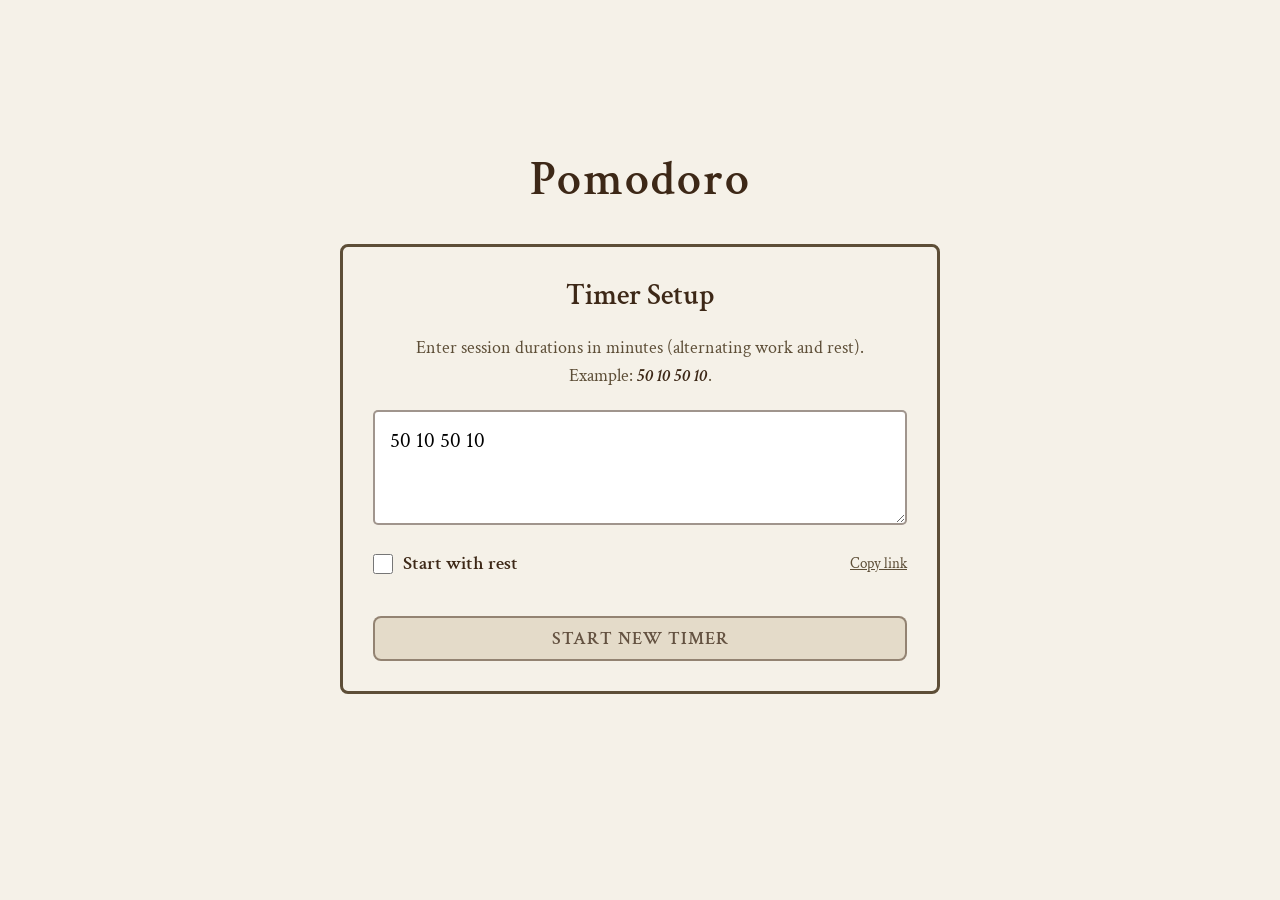
==== index.html @ abfeb789 "all correct on refresh" ====
<!DOCTYPE html>
<html lang="en">
<head>
    <meta charset="UTF-8">
    <meta name="viewport" content="width=device-width, initial-scale=1.0">
    <meta name="theme-color" content="#f5f1e8">
    <meta name="description" content="A simple and elegant pomodoro timer">
    <meta name="mobile-web-app-capable" content="yes">
    <meta name="apple-mobile-web-app-capable" content="yes">
    <meta name="apple-mobile-web-app-status-bar-style" content="default">
    <meta name="apple-mobile-web-app-title" content="Pomodoro">
    <title>Pomodoro Timer</title>
    <link rel="manifest" href="/time/manifest.json">
    <link rel="icon" type="image/png" sizes="192x192" href="/time/icon-192.png">
    <link rel="apple-touch-icon" href="/time/icon-512.png">
    <link href="https://fonts.googleapis.com/css2?family=Crimson+Text:wght@400;600&display=swap" rel="stylesheet">
    <style>
        * {
            margin: 0;
            padding: 0;
            box-sizing: border-box;
        }

        body {
            font-family: 'Crimson Text', serif;
            background: #f5f1e8;
            min-height: 100vh;
            display: flex;
            justify-content: center;
            align-items: center;
            padding: 100px 20px 120px 20px;
            position: relative;
            transition: background-color 1s ease-in-out;
        }

        body.rest-mode {
            background: #041837fa;
        }

        body.rest-mode h1 {
            color: #e4dbc9;
        }

        .container {
            max-width: 600px;
            width: 100%;
        }

        h1 {
            text-align: center;
            color: #3d2817;
            font-size: 3rem;
            line-height: 1;
            margin-bottom: 40px;
            transition: color 1s ease-in-out;
            font-weight: 600;
            letter-spacing: 2px;
            font-variant-numeric: tabular-nums;
            height: 3rem;
            display: flex;
            align-items: center;
            justify-content: center;
        }

        body.setting-large-time.screen-timer h1 {
            font-size: 6rem;
            height: 6rem;
        }

        body.setting-large-time.screen-timer.timer-completed h1 {
            font-size: 3rem !important;
            height: 6rem !important;
        }

        body.timer-completed h1 {
            font-size: 3rem !important;
            height: 3rem !important;
        }

        .timer-blocks {
            display: flex;
            flex-direction: column;
            gap: 0px;
        }

        .timer-block {
            position: relative;
            background: #e4dbc9;
            border-radius: 0;
            transition: all 0.3s ease;
            height: 60px;
            width: 100%;
            display: flex;
            align-items: center;
        }

        .timer-block:first-child {
            border-top-left-radius: 3px;
            border-top-right-radius: 3px;
        }

        .timer-block:last-child {
            border-bottom-left-radius: 3px;
            border-bottom-right-radius: 3px;
        }

        .timer-block.rest {
            height: 30px;
        }

        .block-fill {
            position: absolute;
            top: 0;
            left: 0;
            height: 100%;
            transition: width 0.5s ease;
            border-radius: 3px;
        }

        .timer-block.rest .block-fill {
            display: none;
        }

        .timer-block.work .block-fill {
            background: var(--custom-work-color, #839da3);
        }

        .timer-block.rest .block-fill {
            background: linear-gradient(90deg, #89bbcb 0%, #83c0b5 100%);
        }

        .block-content {
            position: relative;
            display: flex;
            justify-content: space-between;
            align-items: center;
            width: 100%;
            padding: 0 30px;
            z-index: 1;
        }

        .timer-block.work .block-label,
        .timer-block.work .block-time {
            color: #3d2817;
            font-weight: 600;
        }

        .timer-block.work .block-label {
            font-size: 20px;
        }

        .timer-block.work .block-time {
            font-size: 21px;
            font-variant-numeric: tabular-nums;
        }

        .timer-block.rest .block-label,
        .timer-block.rest .block-time {
            color: #3d2817;
            font-weight: 600;
        }

        .timer-block.rest .block-label {
            font-size: 20px;
        }

        .timer-block.rest .block-time {
            font-size: 21px;
            font-variant-numeric: tabular-nums;
        }

        .controls {
            position: fixed;
            bottom: 0;
            left: 0;
            right: 0;
            display: flex;
            justify-content: center;
            padding: 20px;
            background: transparent;
        }

        .menu-button {
            position: fixed;
            top: 30px;
            left: 50%;
            transform: translateX(-50%);
            width: 40px;
            height: 40px;
            border-radius: 50%;
            background: #e4dbc9;
            border: 2px solid #3d28177d;
            cursor: pointer;
            transition: all 0.3s ease;
            padding: 0;
            display: none;
        }

        .menu-button.visible {
            display: block;
        }

        .menu-button:hover {
            background: #d4c5a9;
            transform: translateX(-50%) translateY(-2px);
            box-shadow: 0 4px 8px rgba(0,0,0,0.2);
        }

        button {
            font-family: 'Crimson Text', serif;
            font-size: 1.1rem;
            font-weight: 600;
            padding: 9px 35px;
            background: #e4dbc9;
            color: #3d2817c4;
            border: 2px solid #3d28177d;
            border-radius: 8px;
            cursor: pointer;
            transition: all 0.3s ease;
            letter-spacing: 1px;
        }

        #startStopBtn {
            font-size: 20px;
            min-width: 200px;
        }

        #resetBtn {
            display: none;
        }

        button:hover {
            background: #d4c5a9;
            transform: translateY(-2px);
            box-shadow: 0 4px 8px rgba(0,0,0,0.2);
        }

        button:active {
            transform: translateY(0);
        }

        button:disabled {
            opacity: 0.6;
            cursor: not-allowed;
        }

        button:disabled:hover {
            transform: none;
            box-shadow: none;
        }

        .timer-block.completed {
            opacity: 0.5;
        }

        .active-dot {
            position: absolute;
            left: 11px;
            width: 8px;
            height: 8px;
            background: #5d4e37;
            border-radius: 50%;
            display: none;
            z-index: 1000;
        }

        .timer-block.active .active-dot {
            display: block;
        }

        .setup-panel {
            background: #f5f1e8;
            border: 3px solid #5d4e37;
            border-radius: 8px;
            padding: 30px;
            margin-bottom: 30px;
        }

        .setup-panel.hidden {
            display: none;
        }

        .settings-title {
            font-size: 1.8rem;
            color: #3d2817;
            font-weight: 600;
            margin-bottom: 20px;
            text-align: center;
        }

        .settings-description {
            font-size: 1.1rem;
            color: #5d4e37;
            margin-bottom: 20px;
            text-align: center;
            line-height: 1.6;
        }

        .settings-description em {
            font-style: italic;
            color: #3d2817;
            font-weight: 600;
        }

        .sessions-input {
            font-family: 'Crimson Text', serif;
            font-size: 1.3rem;
            padding: 15px;
            background: #fff;
            border: 2px solid #3d28177d;
            border-radius: 5px;
            width: 100%;
            resize: vertical;
            margin-bottom: 20px;
        }

        .sessions-input:focus {
            outline: none;
            border-color: #3d2817;
        }

        .apply-settings-btn {
            width: 100%;
            margin-top: 20px;
        }

        .checkbox-container {
            display: flex;
            align-items: center;
            justify-content: flex-start;
            gap: 10px;
            margin-bottom: 20px;
        }

        .checkbox-container input[type="checkbox"] {
            width: 20px;
            height: 20px;
            cursor: pointer;
        }

        .checkbox-container label {
            font-size: 1.2rem;
            color: #3d2817;
            font-weight: 600;
            cursor: pointer;
        }

        .timer-section.hidden {
            display: none;
        }

        .menu-overlay {
            position: fixed;
            top: 0;
            left: 0;
            right: 0;
            bottom: 0;
            background: rgba(0, 0, 0, 0.3);
            display: none;
            justify-content: center;
            align-items: center;
            z-index: 10001;
        }

        .menu-overlay.visible {
            display: flex;
        }

        .menu-buttons {
            display: flex;
            flex-direction: column;
            gap: 15px;
            padding: 30px;
            background: #f5f1e8;
            border: 3px solid #5d4e37;
            border-radius: 8px;
            max-width: 400px;
            width: 90%;
        }

        .settings-modal {
            position: fixed;
            top: 0;
            left: 0;
            right: 0;
            bottom: 0;
            background: transparent;
            display: none;
            justify-content: center;
            align-items: center;
            z-index: 2000;
            padding: 20px;
        }

        .settings-modal.visible {
            display: flex;
        }

        .settings-modal-content {
            background: #f5f1e8e5;
            border: 3px solid #5d4e37;
            border-radius: 8px;
            padding: 30px;
            max-width: 500px;
            width: 100%;
        }

        .close-modal-btn {
            width: 100%;
            margin-top: 20px;
        }

        .color-preset {
            width: 40px;
            height: 40px;
            border-radius: 5px;
            border: 2px solid #5d4e37;
            cursor: pointer;
            transition: transform 0.2s ease, box-shadow 0.2s ease;
        }

        .color-preset:hover {
            transform: scale(1.1);
            box-shadow: 0 2px 8px rgba(0,0,0,0.3);
        }

        .color-preset.selected {
            outline: 3px solid #3d2817;
            outline-offset: 2px;
        }

        .saved-timers {
            margin-bottom: 20px;
        }

        .saved-timers-title {
            font-size: 1.1rem;
            color: #3d2817;
            font-weight: 600;
            margin-bottom: 10px;
        }

        .saved-timers-list {
            display: flex;
            flex-wrap: wrap;
            gap: 8px;
        }

        .saved-timer-chip {
            display: inline-flex;
            align-items: center;
            gap: 8px;
            padding: 8px 12px;
            background: #d4c5a980;
            border: 2px solid #3d28177d;
            border-radius: 5px;
            cursor: pointer;
            transition: all 0.2s ease;
            font-size: 1rem;
            color: #3d2817;
            font-weight: 600;
        }

        .saved-timer-chip:hover {
            background: #d4c5a9;
            transform: translateY(-1px);
        }

        .saved-timer-delete {
            color: #8b6f47;
            font-weight: bold;
            cursor: pointer;
            font-size: 1.2rem;
            line-height: 1;
            padding: 0 2px;
        }

        .saved-timer-delete:hover {
            color: #5d4e37;
        }

        .install-button {
            display: none;
            background: #261c0d;
            color: #f5f1e8;
            border: 2px solid #000;
            margin: 0 auto;
            font-size: 15px;
            position: fixed;
            bottom: 2px;
            right: 4px;
        }

        .copy-link {
            color: #5d4e37;
            cursor: pointer;
            font-size: 0.95rem;
            text-decoration: underline;
            margin-left: auto;
        }

        .copy-link:hover {
            color: #3d2817;
        }

        .install-button:hover {
            background: #261c0d;
            transform: none;
            box-shadow: none;
        }
    </style>
</head>
<body>
    <div class="container">
        <h1 id="currentTime">Pomodoro</h1>

        <audio id="shimmerSound" preload="auto">
            <source src="shimmer.mp3" type="audio/mpeg">
        </audio>

        <!-- Menu Overlay -->
        <div class="menu-overlay" id="menuOverlay">
            <div class="menu-buttons">
                <button id="displaySettingsBtn">DISPLAY SETTINGS</button>
                <button id="stopTimerBtn">STOP THIS TIMER</button>
            </div>
        </div>

        <!-- Display Settings Modal -->
        <div class="settings-modal" id="settingsModal">
            <div class="settings-modal-content">
                <div class="settings-title">Display Settings</div>

                <div class="checkbox-container">
                    <input type="checkbox" id="showWorkNumbersCheckbox">
                    <label for="showWorkNumbersCheckbox">Show number in the work rectangle</label>
                </div>

                <div class="checkbox-container">
                    <input type="checkbox" id="largeTimeCheckbox" checked>
                    <label for="largeTimeCheckbox">Bigger font for time</label>
                </div>

                <div class="checkbox-container" style="flex-direction: column; align-items: flex-start; gap: 8px;">
                    <label for="workColorPicker">Work rectangle color:</label>
                    <div style="display: flex; gap: 10px; align-items: center;">
                        <div class="color-preset" data-color="#839da3" style="background: #839da3;" title="Blue"></div>
                        <div class="color-preset" data-color="#8cac75" style="background: #8cac75;" title="Green"></div>
                        <div class="color-preset" data-color="#d09189" style="background: #d09189;" title="Rose"></div>
                        <input type="color" id="workColorPicker" value="#839da3">
                    </div>
                </div>

                <button class="close-modal-btn" id="closeModalBtn">CLOSE</button>
            </div>
        </div>

        <!-- Timer Setup Screen -->
        <div class="setup-panel" id="setupPanel">
            <button class="install-button" id="installButton">INSTALL APP</button>

            <div class="settings-title">Timer Setup</div>

            <div class="saved-timers" id="savedTimersSection" style="display: none;">
                <div class="saved-timers-title">Saved timers:</div>
                <div class="saved-timers-list" id="savedTimersList"></div>
            </div>

            <div class="settings-description">
                Enter session durations in minutes (alternating work and rest).<br>
                Example: <em>50 10 50 10</em>.
            </div>

            <textarea class="sessions-input" id="sessionsInput" rows="3" placeholder="50 10 50 10">50 10 50 10</textarea>

            <div class="checkbox-container">
                <input type="checkbox" id="startWithRestCheckbox">
                <label for="startWithRestCheckbox">Start with rest</label>
                <span class="copy-link" id="copyLinkBtn">Copy link</span>
            </div>

            <button class="apply-settings-btn" id="applySettingsBtn">START NEW TIMER</button>
        </div>

        <div class="timer-section hidden" id="timerSection">
            <button class="menu-button" id="menuBtn"></button>

            <div class="timer-blocks" id="timerBlocks">
            </div>

            <div class="controls">
                <button id="startStopBtn">START</button>
                <button id="resetBtn">RESET</button>
            </div>
        </div>
    </div>

    <script>
        const menuOverlay = document.getElementById('menuOverlay');
        const settingsModal = document.getElementById('settingsModal');
        const setupPanel = document.getElementById('setupPanel');
        const timerSection = document.getElementById('timerSection');
        const timerBlocks = document.getElementById('timerBlocks');
        const applySettingsBtn = document.getElementById('applySettingsBtn');
        const displaySettingsBtn = document.getElementById('displaySettingsBtn');
        const stopTimerBtn = document.getElementById('stopTimerBtn');
        const closeModalBtn = document.getElementById('closeModalBtn');
        const startStopBtn = document.getElementById('startStopBtn');
        const resetBtn = document.getElementById('resetBtn');
        const menuBtn = document.getElementById('menuBtn');
        const currentTime = document.getElementById('currentTime');
        const shimmerSound = document.getElementById('shimmerSound');

        let isRunning = false;
        let timerStarted = false;
        let currentBlockIndex = 0;
        let interval = null;
        let timeRemaining = [];
        let blocks = [];
        let maxDuration = 0;
        let wakeLock = null;
        let deferredPrompt = null;

        // Load saved settings on page load
        function loadSettings() {
            // Load display settings
            const showWorkNumbers = localStorage.getItem('showWorkNumbers');
            const largeTime = localStorage.getItem('largeTime');
            const workColor = localStorage.getItem('workColor');

            if (showWorkNumbers !== null) {
                document.getElementById('showWorkNumbersCheckbox').checked = showWorkNumbers === 'true';
            }
            if (largeTime !== null) {
                document.getElementById('largeTimeCheckbox').checked = largeTime === 'true';
            }
            if (workColor !== null) {
                document.getElementById('workColorPicker').value = workColor;
            }

            // Load last timer configuration
            const lastTimer = localStorage.getItem('lastTimer');
            const startWithRest = localStorage.getItem('startWithRest');

            if (lastTimer) {
                document.getElementById('sessionsInput').value = lastTimer;
            }
            if (startWithRest !== null) {
                document.getElementById('startWithRestCheckbox').checked = startWithRest === 'true';
            }

            // Apply display settings
            applyDisplaySettings();
        }

        // Save display settings to localStorage
        function saveDisplaySettings() {
            localStorage.setItem('showWorkNumbers', document.getElementById('showWorkNumbersCheckbox').checked);
            localStorage.setItem('largeTime', document.getElementById('largeTimeCheckbox').checked);
            localStorage.setItem('workColor', document.getElementById('workColorPicker').value);
        }

        // Save timer configuration to localStorage
        function saveTimerConfig() {
            localStorage.setItem('lastTimer', document.getElementById('sessionsInput').value);
            localStorage.setItem('startWithRest', document.getElementById('startWithRestCheckbox').checked);

            // Also save to saved timers list
            saveToTimersList();
        }

        // Get saved timers from localStorage
        function getSavedTimers() {
            const saved = localStorage.getItem('savedTimers');
            return saved ? JSON.parse(saved) : [];
        }

        // Save current timer to the saved timers list
        function saveToTimersList() {
            const sessions = document.getElementById('sessionsInput').value.trim();
            const startWithRest = document.getElementById('startWithRestCheckbox').checked;

            if (!sessions) return;

            let savedTimers = getSavedTimers();

            // Create timer object
            const timerObj = {
                sessions: sessions,
                startWithRest: startWithRest
            };

            // Check if this exact timer already exists
            const exists = savedTimers.some(t =>
                t.sessions === timerObj.sessions && t.startWithRest === timerObj.startWithRest
            );

            if (!exists) {
                // Add to beginning of array
                savedTimers.unshift(timerObj);

                // Keep only last 10 timers
                if (savedTimers.length > 10) {
                    savedTimers = savedTimers.slice(0, 10);
                }

                localStorage.setItem('savedTimers', JSON.stringify(savedTimers));
                renderSavedTimers();
            }
        }

        // Save timer progress to localStorage
        function saveTimerProgress() {
            // Only save if we have valid state
            if (timeRemaining.length === 0 || timeRemaining.some(t => typeof t !== 'number' || isNaN(t))) {
                return;
            }

            const sessionsInput = document.getElementById('sessionsInput').value;
            const startWithRest = document.getElementById('startWithRestCheckbox').checked;

            const progress = {
                timeRemaining: timeRemaining,
                currentBlockIndex: currentBlockIndex,
                isRunning: isRunning,
                timerStarted: timerStarted,
                timestamp: Date.now(),
                sessions: sessionsInput,
                startWithRest: startWithRest
            };
            localStorage.setItem('timerProgress', JSON.stringify(progress));
        }

        // Clear timer progress from localStorage
        function clearTimerProgress() {
            localStorage.removeItem('timerProgress');
        }

        // Restore timer progress from localStorage
        function restoreTimerProgress() {
            const saved = localStorage.getItem('timerProgress');
            if (!saved) return false;

            try {
                const progress = JSON.parse(saved);

                // Validate saved data
                if (!progress.sessions ||
                    !Array.isArray(progress.timeRemaining) ||
                    progress.timeRemaining.length === 0 ||
                    progress.timeRemaining.some(t => typeof t !== 'number' || isNaN(t)) ||
                    typeof progress.currentBlockIndex !== 'number') {
                    clearTimerProgress();
                    return false;
                }

                // Restore input values
                document.getElementById('sessionsInput').value = progress.sessions;
                document.getElementById('startWithRestCheckbox').checked = progress.startWithRest;

                // Generate the timer blocks
                if (!generateTimerBlocks()) {
                    clearTimerProgress();
                    return false;
                }

                // Restore time remaining
                timeRemaining = progress.timeRemaining;
                currentBlockIndex = progress.currentBlockIndex;

                // If timer was running, calculate elapsed time
                if (progress.isRunning) {
                    const elapsedSeconds = Math.floor((Date.now() - progress.timestamp) / 1000);
                    let remaining = elapsedSeconds;

                    // Subtract elapsed time from blocks
                    while (remaining > 0 && currentBlockIndex < blocks.length) {
                        if (timeRemaining[currentBlockIndex] > remaining) {
                            timeRemaining[currentBlockIndex] -= remaining;
                            remaining = 0;
                        } else {
                            remaining -= timeRemaining[currentBlockIndex];
                            timeRemaining[currentBlockIndex] = 0;
                            currentBlockIndex++;
                        }
                    }
                }

                // Check if timer completed while away
                if (currentBlockIndex >= blocks.length) {
                    clearTimerProgress();
                    return false;
                }

                // Show timer section
                setupPanel.classList.add('hidden');
                timerSection.classList.remove('hidden');
                document.body.classList.add('screen-timer');

                // Mark completed blocks
                blocks.forEach((block, index) => {
                    if (index < currentBlockIndex) {
                        block.classList.add('completed');
                        // Update display to show 0
                        const fill = block.querySelector('.block-fill');
                        const timeDisplay = block.querySelector('.block-time');
                        fill.style.width = '0%';
                        timeDisplay.textContent = '00:00';
                    } else if (index === currentBlockIndex) {
                        updateBlockDisplay(index);
                    }
                });

                // Update current time display
                currentTime.textContent = formatTime(timeRemaining[currentBlockIndex]);

                // Set button state
                timerStarted = progress.timerStarted || false;
                if (progress.isRunning) {
                    startTimer(true); // silent - don't play sound on restore
                } else if (timerStarted) {
                    startStopBtn.textContent = 'RESUME';
                    menuBtn.classList.add('visible');
                    blocks[currentBlockIndex].classList.add('active');
                    updateRestMode();
                } else {
                    startStopBtn.textContent = 'START';
                    menuBtn.classList.add('visible');
                }

                return true;
            } catch (e) {
                console.error('Failed to restore timer progress:', e);
                clearTimerProgress();
                return false;
            }
        }

        // Render saved timers in the UI
        function renderSavedTimers() {
            const savedTimers = getSavedTimers();
            const section = document.getElementById('savedTimersSection');
            const list = document.getElementById('savedTimersList');

            if (savedTimers.length === 0) {
                section.style.display = 'none';
                return;
            }

            section.style.display = 'block';
            list.innerHTML = '';

            savedTimers.forEach((timer, index) => {
                const chip = document.createElement('div');
                chip.className = 'saved-timer-chip';
                chip.style.cursor = 'pointer';

                const label = document.createElement('span');
                label.textContent = timer.sessions + (timer.startWithRest ? ' (rest first)' : '');

                const deleteBtn = document.createElement('span');
                deleteBtn.className = 'saved-timer-delete';
                deleteBtn.textContent = '×';
                deleteBtn.title = 'Delete this timer';

                // Load timer on chip click (excluding delete button)
                chip.addEventListener('click', (e) => {
                    if (e.target === deleteBtn) return;
                    document.getElementById('sessionsInput').value = timer.sessions;
                    document.getElementById('startWithRestCheckbox').checked = timer.startWithRest;
                });

                // Delete timer on X click
                deleteBtn.addEventListener('click', () => {
                    deleteSavedTimer(index);
                });

                chip.appendChild(label);
                chip.appendChild(deleteBtn);
                list.appendChild(chip);
            });
        }

        // Delete a saved timer
        function deleteSavedTimer(index) {
            let savedTimers = getSavedTimers();
            savedTimers.splice(index, 1);
            localStorage.setItem('savedTimers', JSON.stringify(savedTimers));
            renderSavedTimers();
        }

        // Request wake lock to prevent screen from going blank
        async function requestWakeLock() {
            try {
                wakeLock = await navigator.wakeLock.request('screen');
                console.log('Wake Lock activated');
                
                wakeLock.addEventListener('release', () => {
                    console.log('Wake Lock released');
                });
            } catch (err) {
                console.error(`${err.name}, ${err.message}`);
            }
        }

        // Release wake lock
        function releaseWakeLock() {
            if (wakeLock !== null) {
                wakeLock.release();
                wakeLock = null;
            }
        }

        // Reacquire wake lock if page becomes visible again
        document.addEventListener('visibilitychange', () => {
            if (document.visibilityState === 'visible' && isRunning) {
                requestWakeLock();
            }
        });

        function generateTimerBlocks() {
            const sessionsInput = document.getElementById('sessionsInput').value;
            const tokens = sessionsInput.trim().split(/\s+/);
            
            // Parse durations - support minutes (default), seconds (20s or 20sec)
            const durations = tokens.map(token => {
                if (token.endsWith('sec')) {
                    const num = parseInt(token.slice(0, -3));
                    return !isNaN(num) && num > 0 ? num : null;
                } else if (token.endsWith('s')) {
                    const num = parseInt(token.slice(0, -1));
                    return !isNaN(num) && num > 0 ? num : null;
                } else {
                    const num = parseInt(token);
                    return !isNaN(num) && num > 0 ? num * 60 : null; // Convert minutes to seconds
                }
            }).filter(d => d !== null);

            if (durations.length === 0) {
                alert('Please enter at least one duration');
                return false;
            }

            // Find max duration for proportional sizing
            maxDuration = Math.max(...durations);

            // Clear existing blocks
            timerBlocks.innerHTML = '';
            blocks = [];
            timeRemaining = [];

            // Check if starting with rest
            const startWithRest = document.getElementById('startWithRestCheckbox').checked;
            const showWorkNumbers = document.getElementById('showWorkNumbersCheckbox').checked;

            // Track if we've seen the first work block
            let firstWorkSeen = false;

            // Create blocks alternating between work and rest
            durations.forEach((duration, index) => {
                const type = startWithRest
                    ? (index % 2 === 0 ? 'rest' : 'work')
                    : (index % 2 === 0 ? 'work' : 'rest');
                const typeCount = startWithRest
                    ? (type === 'work' ? Math.floor((index + 1) / 2) : Math.floor(index / 2) + 1)
                    : (Math.floor(index / 2) + 1);
                const isFirstWork = type === 'work' && !firstWorkSeen;
                if (type === 'work') firstWorkSeen = true;
                createBlock(type, typeCount, duration, index, isFirstWork, showWorkNumbers);
            });

            blocks = document.querySelectorAll('.timer-block');
            return true;
        }

        function createBlock(type, number, duration, index, isFirstWork = false, showWorkNumbers = true) {
            const block = document.createElement('div');
            block.className = `timer-block ${type}${isFirstWork ? ' first-work' : ''}`;
            block.dataset.index = index;
            block.dataset.duration = duration;

            const label = type === 'work'
                ? (showWorkNumbers ? `Work (${number})` : `Work`)
                : `Rest`;

            // Calculate proportional width
            const proportionalWidth = (duration / maxDuration) * 100;

            block.innerHTML = `
                <span class="active-dot"></span>
                <div class="block-fill" style="width: ${proportionalWidth}%;"></div>
                <div class="block-content">
                    <span class="block-label">${label}</span>
                    <span class="block-time">${formatTime(duration)}</span>
                </div>
            `;

            timerBlocks.appendChild(block);
            timeRemaining[index] = duration;
        }

        function formatTime(seconds) {
            const mins = Math.floor(seconds / 60);
            const secs = seconds % 60;
            return `${mins.toString().padStart(2, '0')}:${secs.toString().padStart(2, '0')}`;
        }

        function updateBlockDisplay(index) {
            const block = blocks[index];
            const timeDisplay = block.querySelector('.block-time');
            const fill = block.querySelector('.block-fill');
            const duration = parseInt(block.dataset.duration);
            const remaining = timeRemaining[index];

            timeDisplay.textContent = formatTime(remaining);

            // Update main current time display
            currentTime.textContent = formatTime(remaining);

            // Calculate width proportional to maxDuration
            const proportionalWidth = (remaining / maxDuration) * 100;
            fill.style.width = proportionalWidth + '%';
        }

        function updateRestMode() {
            if (currentBlockIndex < blocks.length) {
                const currentBlock = blocks[currentBlockIndex];
                if (currentBlock.classList.contains('rest')) {
                    document.body.classList.add('rest-mode');
                } else {
                    document.body.classList.remove('rest-mode');
                }
            } else {
                document.body.classList.remove('rest-mode');
            }
        }

        function completeTimer() {
            isRunning = false;
            if (interval) {
                clearInterval(interval);
                interval = null;
            }
            startStopBtn.textContent = 'COMPLETED';
            startStopBtn.disabled = true;
            menuBtn.classList.add('visible');
            currentTime.textContent = 'Completed!';
            document.body.classList.remove('rest-mode');
            document.body.classList.add('timer-completed');
            releaseWakeLock();
            clearTimerProgress();
        }

        function tick() {
            if (currentBlockIndex >= blocks.length) {
                completeTimer();
                return;
            }

            const currentBlock = blocks[currentBlockIndex];

            // Decrease time
            if (timeRemaining[currentBlockIndex] > 0) {
                timeRemaining[currentBlockIndex]--;
                updateBlockDisplay(currentBlockIndex);
            } else {
                // Current block finished
                const wasWork = currentBlock.classList.contains('work');
                const wasRest = currentBlock.classList.contains('rest');

                currentBlock.classList.remove('active');
                currentBlock.classList.add('completed');
                currentBlockIndex++;

                // Play sound when work or rest ends
                if (wasWork || wasRest) {
                    shimmerSound.currentTime = 0;
                    shimmerSound.play().catch(e => console.log('Sound play failed:', e));
                }

                if (currentBlockIndex < blocks.length) {
                    blocks[currentBlockIndex].classList.add('active');
                    currentTime.textContent = formatTime(timeRemaining[currentBlockIndex]);
                    updateRestMode();
                } else {
                    completeTimer();
                }
            }
        }

        function startTimer(silent = false) {
            if (!isRunning) {
                isRunning = true;
                timerStarted = true;
                startStopBtn.textContent = 'PAUSE';
                menuBtn.classList.remove('visible');
                document.body.classList.remove('timer-completed');
                blocks[currentBlockIndex].classList.add('active');
                updateRestMode();
                requestWakeLock();

                // Play sound when starting or resuming (unless silent)
                if (!silent) {
                    shimmerSound.currentTime = 0;
                    shimmerSound.play().catch(e => console.log('Sound play failed:', e));
                }

                interval = setInterval(tick, 1000);
            }
        }

        function stopTimer() {
            isRunning = false;
            startStopBtn.textContent = 'RESUME';
            menuBtn.classList.add('visible');
            if (interval) {
                clearInterval(interval);
                interval = null;
            }
            releaseWakeLock();
        }

        function openMenu() {
            // Show menu overlay
            menuOverlay.classList.add('visible');
        }

        function closeMenu() {
            menuOverlay.classList.remove('visible');
        }

        function openSettingsModal() {
            // Close menu and open settings modal
            closeMenu();
            settingsModal.classList.add('visible');
        }

        function closeSettingsModal() {
            // Apply settings and close modal
            applyDisplaySettings();
            settingsModal.classList.remove('visible');
        }

        function goToSetup() {
            // Close menu and go to timer setup screen
            closeMenu();
            clearTimerProgress();
            blocks = [];
            timeRemaining = [];
            timerStarted = false;
            setupPanel.classList.remove('hidden');
            timerSection.classList.add('hidden');
            currentTime.textContent = 'Pomodoro';
            document.body.classList.remove('screen-timer');
            document.body.classList.remove('rest-mode');
            renderSavedTimers();
        }

        function applyDisplaySettings() {
            // Apply display options immediately
            const largeTime = document.getElementById('largeTimeCheckbox').checked;
            const showWorkNumbers = document.getElementById('showWorkNumbersCheckbox').checked;
            const customWorkColor = document.getElementById('workColorPicker').value;

            if (largeTime) {
                document.body.classList.add('setting-large-time');
            } else {
                document.body.classList.remove('setting-large-time');
            }

            // Apply custom work color
            document.documentElement.style.setProperty('--custom-work-color', customWorkColor);

            // Regenerate blocks if timer exists to apply show work numbers
            if (blocks.length > 0 && !isRunning) {
                regenerateBlocksWithSettings();
            }

            // Save display settings
            saveDisplaySettings();
        }

        function regenerateBlocksWithSettings() {
            // Regenerate blocks with current display settings without resetting timer state
            const showWorkNumbers = document.getElementById('showWorkNumbersCheckbox').checked;

            // Save block data AND time remaining before clearing
            const blockData = Array.from(blocks).map(block => ({
                duration: parseInt(block.dataset.duration),
                type: block.classList.contains('work') ? 'work' : 'rest',
                isCompleted: block.classList.contains('completed')
            }));
            const savedTimeRemaining = [...timeRemaining]; // Save time remaining

            // Clear and rebuild blocks with new settings
            timerBlocks.innerHTML = '';

            let firstWorkSeen = false;
            blockData.forEach((data, index) => {
                const typeCount = blockData.slice(0, index + 1).filter(b =>
                    b.type === data.type
                ).length;
                const isFirstWork = data.type === 'work' && !firstWorkSeen;
                if (data.type === 'work') firstWorkSeen = true;

                createBlock(data.type, typeCount, data.duration, index, isFirstWork, showWorkNumbers);
            });

            // Restore time remaining (createBlock overwrites it)
            timeRemaining = savedTimeRemaining;

            // Restore block states
            blocks = document.querySelectorAll('.timer-block');
            blocks.forEach((block, index) => {
                if (blockData[index].isCompleted) {
                    block.classList.add('completed');
                    // Update display to show 0
                    const fill = block.querySelector('.block-fill');
                    const timeDisplay = block.querySelector('.block-time');
                    fill.style.width = '0%';
                    timeDisplay.textContent = '00:00';
                } else if (index === currentBlockIndex) {
                    updateBlockDisplay(index);
                    if (timerStarted || isRunning) {
                        block.classList.add('active');
                    }
                }
            });
        }

        function resetTimer() {
            stopTimer();
            clearTimerProgress();
            menuBtn.classList.remove('visible');
            setupPanel.classList.remove('hidden');
            timerSection.classList.add('hidden');
            currentBlockIndex = 0;
            startStopBtn.disabled = false;
            currentTime.textContent = 'Pomodoro';
            document.body.classList.remove('rest-mode');
            document.body.classList.remove('screen-timer');
            document.body.classList.remove('timer-completed');
            releaseWakeLock();
        }

        applySettingsBtn.addEventListener('click', () => {
            // Initialize audio on user interaction to avoid autoplay restrictions
            shimmerSound.load();

            // Save timer configuration
            saveTimerConfig();

            // Reset the timer completely when applying new settings
            if (interval) {
                clearInterval(interval);
                interval = null;
            }
            isRunning = false;
            document.body.classList.remove('rest-mode');
            document.body.classList.remove('timer-completed');
            releaseWakeLock();

            if (generateTimerBlocks()) {
                setupPanel.classList.add('hidden');
                timerSection.classList.remove('hidden');
                menuBtn.classList.add('visible');
                currentBlockIndex = 0;
                isRunning = false;
                timerStarted = false;
                startStopBtn.textContent = 'START';
                startStopBtn.disabled = false;

                // Mark that we're on timer screen
                document.body.classList.add('screen-timer');

                // Apply display options
                applyDisplaySettings();

                // Initialize current time display
                if (timeRemaining.length > 0) {
                    currentTime.textContent = formatTime(timeRemaining[0]);
                }
            }
        });

        startStopBtn.addEventListener('click', () => {
            if (isRunning) {
                stopTimer();
            } else {
                startTimer();
            }
        });

        resetBtn.addEventListener('click', resetTimer);

        menuBtn.addEventListener('click', openMenu);

        displaySettingsBtn.addEventListener('click', openSettingsModal);

        stopTimerBtn.addEventListener('click', goToSetup);

        closeModalBtn.addEventListener('click', closeSettingsModal);

        // Copy link to timer
        document.getElementById('copyLinkBtn').addEventListener('click', () => {
            const sessions = document.getElementById('sessionsInput').value.trim();
            const startWithRest = document.getElementById('startWithRestCheckbox').checked;

            if (!sessions) return;

            const prefix = startWithRest ? 'rest:' : '';
            const url = window.location.origin + window.location.pathname + '?' + prefix + encodeURIComponent(sessions);

            navigator.clipboard.writeText(url).then(() => {
                const copyLink = document.getElementById('copyLinkBtn');
                const originalText = copyLink.textContent;
                copyLink.textContent = 'Copied!';
                setTimeout(() => {
                    copyLink.textContent = originalText;
                }, 1500);
            });
        });

        // Close menu when clicking outside
        menuOverlay.addEventListener('click', (e) => {
            if (e.target === menuOverlay) {
                closeMenu();
            }
        });

        // Close modal when clicking outside
        settingsModal.addEventListener('click', (e) => {
            if (e.target === settingsModal) {
                closeSettingsModal();
            }
        });

        // Apply display settings in real-time as checkboxes change
        document.getElementById('showWorkNumbersCheckbox').addEventListener('change', applyDisplaySettings);
        document.getElementById('largeTimeCheckbox').addEventListener('change', applyDisplaySettings);
        document.getElementById('workColorPicker').addEventListener('input', applyDisplaySettings);

        // Update selected color preset based on current color
        function updateSelectedColorPreset() {
            const currentColor = document.getElementById('workColorPicker').value.toLowerCase();
            document.querySelectorAll('.color-preset').forEach(preset => {
                if (preset.getAttribute('data-color').toLowerCase() === currentColor) {
                    preset.classList.add('selected');
                } else {
                    preset.classList.remove('selected');
                }
            });
        }

        // Handle color preset clicks
        document.querySelectorAll('.color-preset').forEach(preset => {
            preset.addEventListener('click', () => {
                const color = preset.getAttribute('data-color');
                document.getElementById('workColorPicker').value = color;
                applyDisplaySettings();
                updateSelectedColorPreset();
            });
        });

        // Update selection when color picker changes
        document.getElementById('workColorPicker').addEventListener('input', updateSelectedColorPreset);

        // Load settings on page load
        loadSettings();
        updateSelectedColorPreset();

        // Render saved timers on page load
        renderSavedTimers();

        // Check for URL query parameter to start timer directly
        function handleUrlQuery() {
            const query = window.location.search.slice(1); // Remove the '?'
            if (!query) return false;

            // Decode the query (spaces might be encoded as %20 or +)
            let sessions = decodeURIComponent(query.replace(/\+/g, ' '));

            // Check for rest: prefix to start with rest
            const startWithRest = sessions.startsWith('rest:');
            if (startWithRest) {
                sessions = sessions.slice(5); // Remove 'rest:' prefix
            }

            // Set the sessions input and startWithRest checkbox
            document.getElementById('sessionsInput').value = sessions;
            document.getElementById('startWithRestCheckbox').checked = startWithRest;

            // Generate timer blocks and show timer screen
            if (generateTimerBlocks()) {
                setupPanel.classList.add('hidden');
                timerSection.classList.remove('hidden');
                menuBtn.classList.add('visible');
                currentBlockIndex = 0;
                isRunning = false;
                timerStarted = false;
                startStopBtn.textContent = 'START';
                startStopBtn.disabled = false;
                document.body.classList.add('screen-timer');
                applyDisplaySettings();

                if (timeRemaining.length > 0) {
                    currentTime.textContent = formatTime(timeRemaining[0]);
                }

                // Remove query from URL without reload
                history.replaceState({}, '', window.location.pathname);

                return true;
            }

            return false;
        }

        // Handle URL query first, otherwise restore timer progress
        if (!handleUrlQuery()) {
            restoreTimerProgress();
        }

        // Save timer progress when page is hidden/closing
        document.addEventListener('visibilitychange', () => {
            if (document.visibilityState === 'hidden' && blocks.length > 0) {
                saveTimerProgress();
            }
        });

        // PWA Install functionality
        const installButton = document.getElementById('installButton');

        // Listen for the beforeinstallprompt event
        window.addEventListener('beforeinstallprompt', (e) => {
            // Prevent the mini-infobar from appearing on mobile
            e.preventDefault();
            // Stash the event so it can be triggered later
            deferredPrompt = e;
            // Show the install button
            installButton.style.display = 'block';
        });

        // Handle install button click
        installButton.addEventListener('click', async () => {
            if (!deferredPrompt) {
                return;
            }
            // Show the install prompt
            deferredPrompt.prompt();
            // Wait for the user to respond to the prompt
            const { outcome } = await deferredPrompt.userChoice;
            console.log(`User response to the install prompt: ${outcome}`);
            // Clear the deferredPrompt for next time
            deferredPrompt = null;
            // Hide the install button
            installButton.style.display = 'none';
        });

        // Listen for app installed event
        window.addEventListener('appinstalled', () => {
            console.log('PWA was installed');
            // Hide the install button
            installButton.style.display = 'none';
            deferredPrompt = null;
        });

        // Register service worker for PWA
        if ('serviceWorker' in navigator) {
            let refreshing = false;

            // Reload page when new service worker takes control
            navigator.serviceWorker.addEventListener('controllerchange', () => {
                if (refreshing) return;
                refreshing = true;
                console.log('New service worker activated, reloading...');
                window.location.reload();
            });

            window.addEventListener('load', () => {
                navigator.serviceWorker.register('/time/sw.js')
                    .then(registration => {
                        console.log('Service Worker registered successfully:', registration.scope);

                        // Check for updates every time the app is opened
                        registration.update();

                        // Check for updates when page becomes visible
                        document.addEventListener('visibilitychange', () => {
                            if (!document.hidden) {
                                registration.update();
                            }
                        });

                        // Listen for waiting service worker
                        registration.addEventListener('updatefound', () => {
                            const newWorker = registration.installing;
                            console.log('New service worker found, installing...');

                            newWorker.addEventListener('statechange', () => {
                                if (newWorker.state === 'installed' && navigator.serviceWorker.controller) {
                                    console.log('New service worker installed, will activate...');
                                }
                            });
                        });
                    })
                    .catch(error => {
                        console.log('Service Worker registration failed:', error);
                    });
            });
        }
    </script>
</body>
</html>
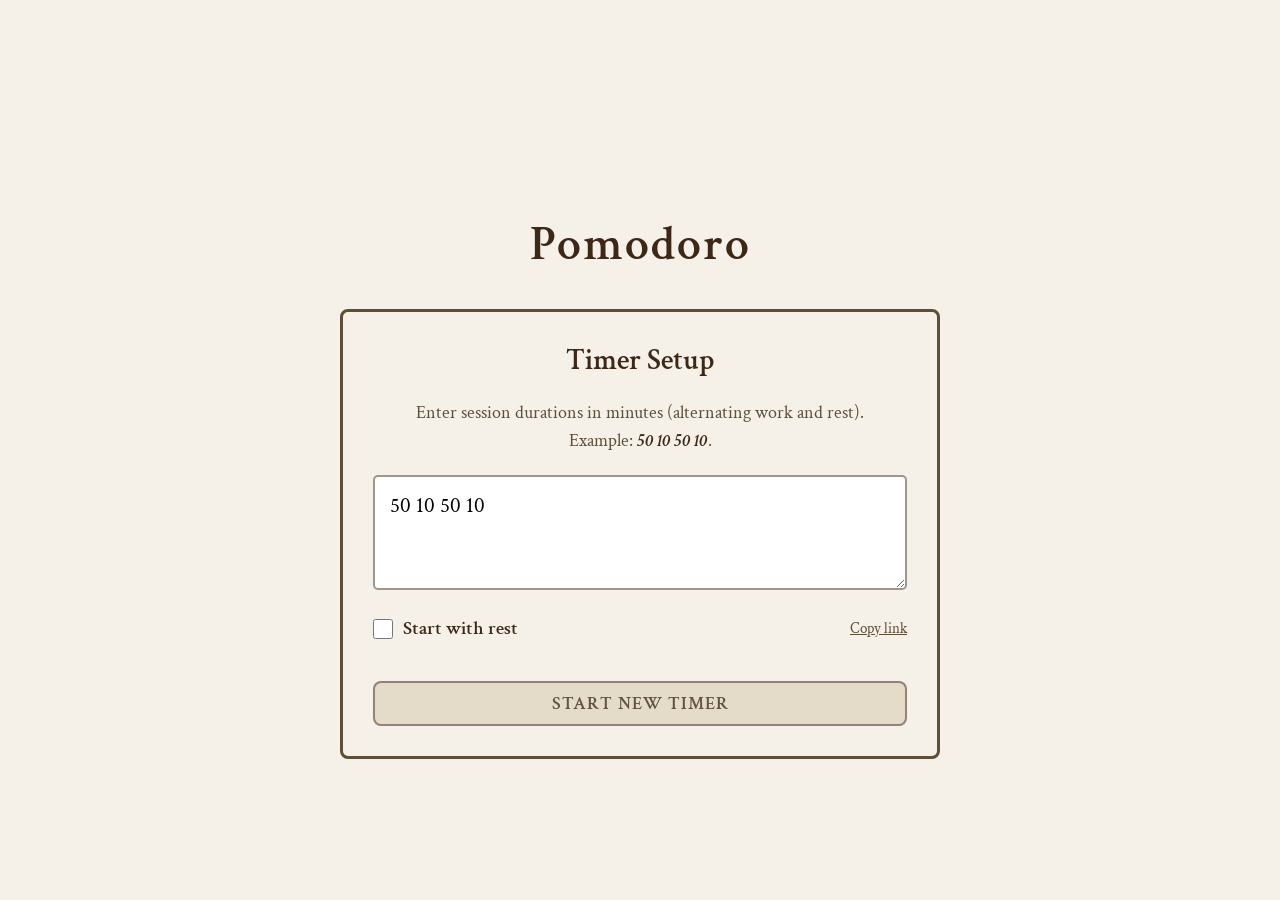
==== commit d516d025: "prevent scrolling on the phone" ====
--- a/index.html
+++ b/index.html
@@ -28,7 +28,8 @@
             display: flex;
             justify-content: center;
             align-items: center;
-            padding: 100px 20px 120px 20px;
+            padding: 20px;
+            padding-top: 100px;
             position: relative;
             transition: background-color 1s ease-in-out;
         }
@@ -258,7 +259,7 @@
             left: 11px;
             width: 8px;
             height: 8px;
-            background: #5d4e37;
+            background: #3d2817;
             border-radius: 50%;
             display: none;
             z-index: 1000;
@@ -273,7 +274,6 @@
             border: 3px solid #5d4e37;
             border-radius: 8px;
             padding: 30px;
-            margin-bottom: 30px;
         }
 
         .setup-panel.hidden {
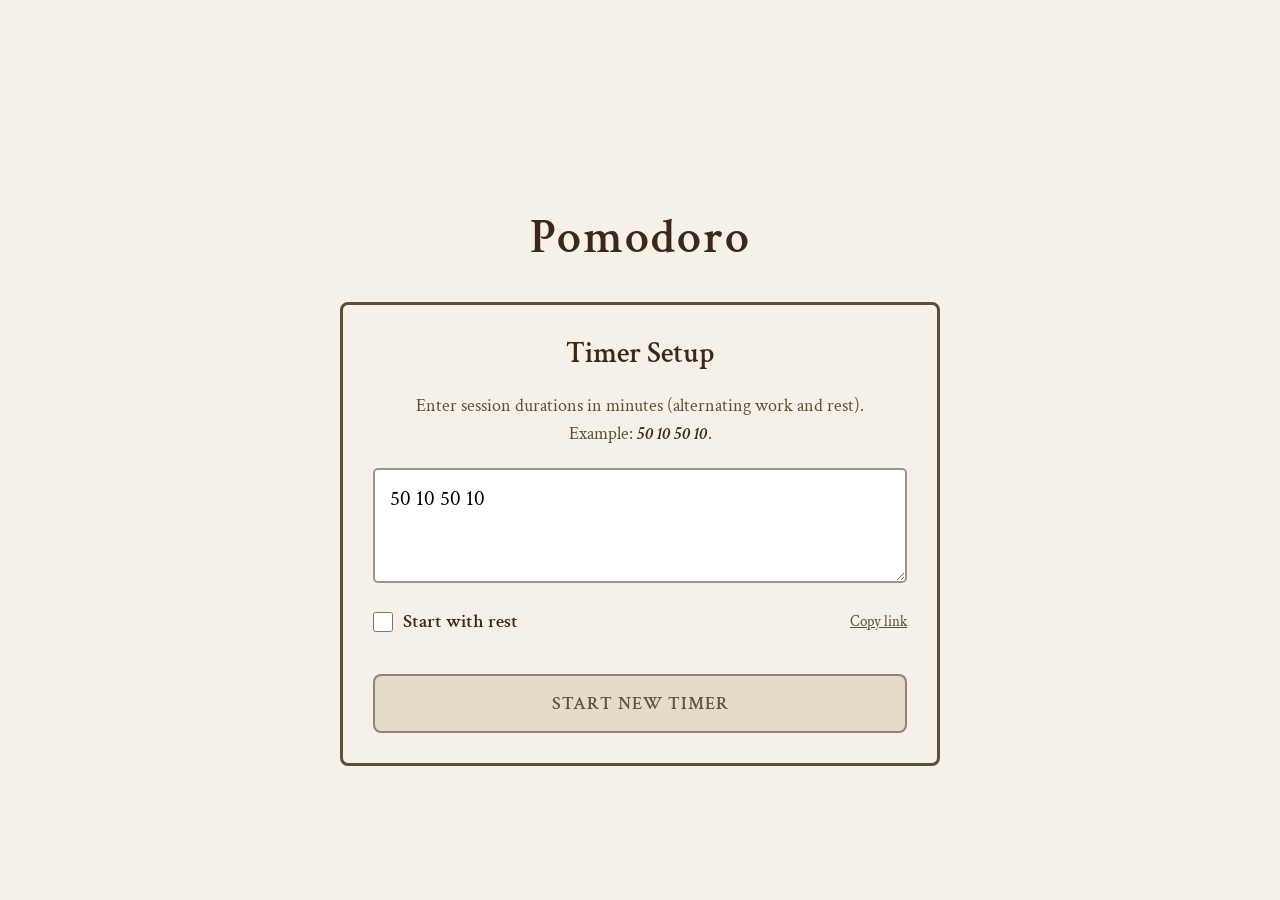
==== commit f19d4bef: "better css" ====
--- a/index.html
+++ b/index.html
@@ -178,6 +178,7 @@
             display: flex;
             justify-content: center;
             padding: 20px;
+            padding-bottom: 40px;
             background: transparent;
         }
 
@@ -211,7 +212,7 @@
             font-family: 'Crimson Text', serif;
             font-size: 1.1rem;
             font-weight: 600;
-            padding: 9px 35px;
+            padding: 16px 35px;
             background: #e4dbc9;
             color: #3d2817c4;
             border: 2px solid #3d28177d;
@@ -459,6 +460,7 @@
             font-size: 1rem;
             color: #3d2817;
             font-weight: 600;
+            user-select: none;
         }
 
         .saved-timer-chip:hover {
